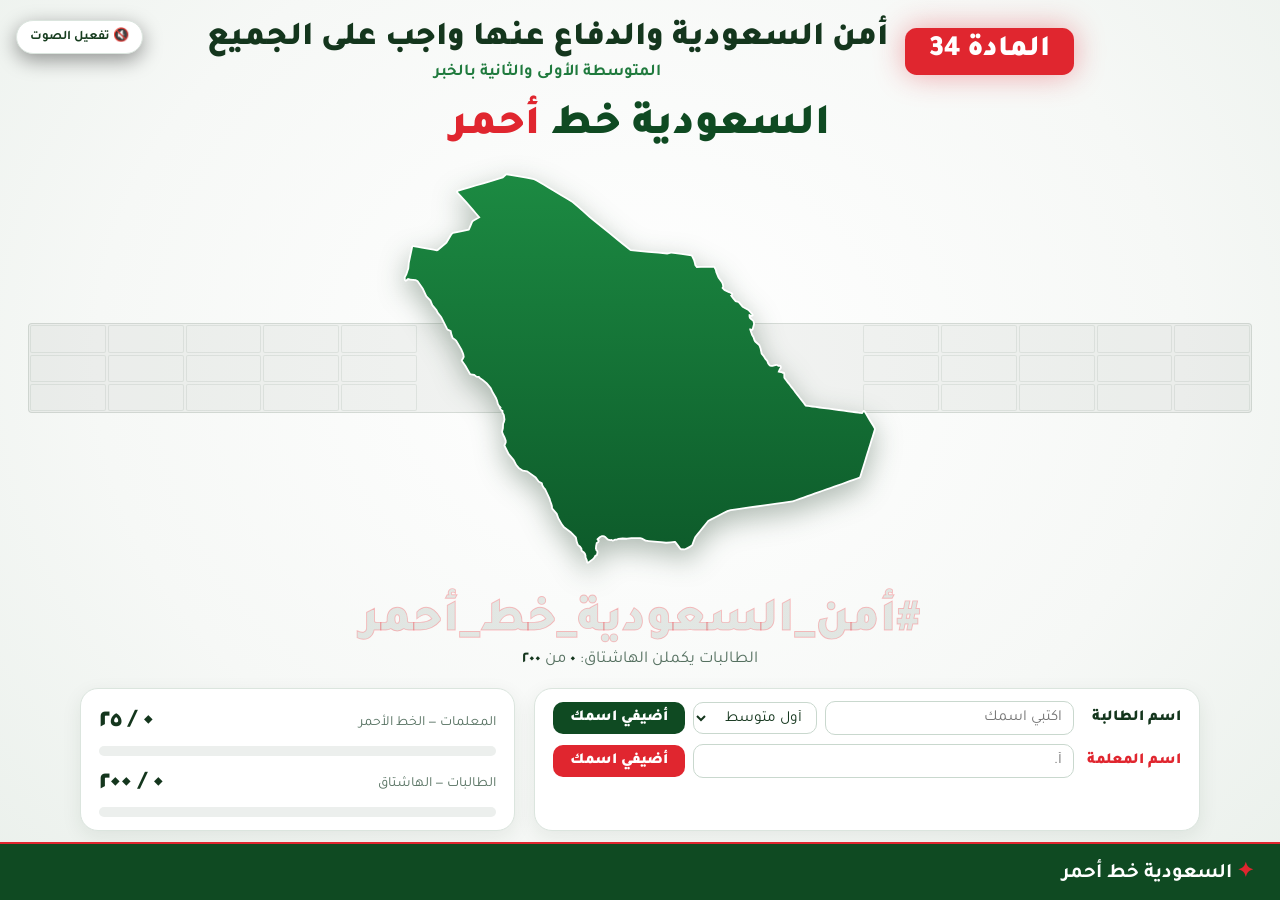
==== 34/index.html @ d6948486 "إضافة مبادرة السعودية خط أحمر - المادة 34 Co-Authored-By: Claude Opus 5.5 <noreply@anthropic.com> Cl" ====
<!doctype html>
<html lang="ar" dir="rtl">
<head>
<meta charset="utf-8">
<meta name="viewport" content="width=device-width,initial-scale=1">
<title>السعودية خط أحمر — المادة 34</title>
<link href="https://fonts.googleapis.com/css2?family=Tajawal:wght@400;700;900&display=swap" rel="stylesheet">
<style>
:root{--bg:#04161c;--panel:#ffffff;--tq:#2ec4c4;--tq2:#1f7a3d;--red:#e0262f;--red2:#ff4b53;--green:#0e7a43;--green2:#16a35a;--txt:#14361d;--mut:#557060}
*{box-sizing:border-box;margin:0;padding:0}
html,body{height:100%;overflow:hidden}
body{background:radial-gradient(ellipse at 50% 40%,#ffffff 0,#f6f8f6 60%,#eaf0eb 100%);color:var(--txt);font-family:Tajawal,Tahoma,sans-serif}
.app{height:100vh;display:grid;grid-template-columns:1fr;grid-template-rows:auto 1fr auto auto;gap:0 2vw;padding:2.2vh 2.2vw 0}
header{grid-column:1/-1;display:flex;align-items:center;justify-content:center;gap:1.4vw;text-align:center}
.art{background:var(--red);color:#fff;font-weight:900;font-size:clamp(18px,2.3vw,40px);padding:.2em .8em;border-radius:.4em;box-shadow:0 0 30px #e0262f66}
.title{font-weight:900;font-size:clamp(20px,2.6vw,46px);line-height:1.2}
.title small{display:block;font-size:.5em;font-weight:700;color:var(--tq2);margin-top:.2em}
main{position:relative;display:flex;flex-direction:column;align-items:center;justify-content:center;min-height:0}
.big{margin-top:1.4vh;font-weight:900;font-size:clamp(26px,3.4vw,64px);line-height:1.1;color:#0f4a22}
.big span{color:var(--red)}
.stage{--bh:clamp(54px,10vh,104px);position:relative;width:100%;display:grid;grid-template-columns:1fr auto 1fr;align-items:center;margin:.5vh 0 0}
.band{position:absolute;inset-inline:0;top:50%;height:var(--bh);transform:translateY(-50%);background:#14361d0d;box-shadow:inset 0 0 0 1px #14361d1f;border-radius:4px;transition:.8s}
.side{position:relative;z-index:1;height:var(--bh);display:grid;grid-template-rows:repeat(3,1fr);grid-auto-flow:column;grid-auto-columns:1fr;gap:2px;padding:2px;min-width:0}
.side.l{direction:ltr}
.brick{direction:rtl;background:linear-gradient(#ee4141,#c3141d 55%,#900b12);color:#fff;font-weight:700;font-size:clamp(10px,.88vw,17px);display:flex;align-items:center;justify-content:center;border-radius:2px;white-space:nowrap;overflow:hidden;padding:0 4px;box-shadow:inset 0 1px 0 #ff9b9b80,0 2px 4px #0005;min-width:0}
.brick span{overflow:hidden;text-overflow:ellipsis}
.brick.empty{background:transparent;box-shadow:inset 0 0 0 1px #14361d14}
.brick.new{animation:brickin 1.1s ease}
@keyframes brickin{0%{transform:scale(1.8);filter:brightness(2)}100%{transform:scale(1);filter:none}}
.stage.full .band{background:linear-gradient(#ee4141,#c3141d 55%,#900b12);box-shadow:0 0 40px #ff2a33aa}
.mapw{position:relative;z-index:2;margin-inline:-3vw}
.mapw svg{height:min(47vh,36vw);width:auto;display:block;filter:drop-shadow(0 10px 14px #14361d55)}
.land{fill:url(#g);stroke:#fff;stroke-width:6;stroke-linejoin:round;paint-order:stroke}
.hash{width:100%;max-width:1000px;height:clamp(44px,7.5vh,96px);margin-top:0}
.hash text{font-weight:900;font-size:78px}
.hcount{font-size:clamp(14px,1.3vw,22px);color:var(--mut);margin-top:.3vh}
.hcount b{color:var(--txt)}
aside{display:flex;flex-direction:row;gap:1.5vw;justify-content:center;align-items:stretch;min-height:0;margin-top:1vh}
.box{background:var(--panel);border:1px solid #dbe5de;box-shadow:0 6px 20px #14361d14;border-radius:18px;padding:1.4vh 1.4vw;text-align:center}
#qr{background:#fff;padding:10px;border-radius:12px;display:inline-block;margin-bottom:1vh}
#qr img,#qr canvas{display:block;width:min(10vw,13vh)!important;height:auto!important}
.box.qrb{display:flex;align-items:center;gap:1.2vw;text-align:right}.box.qrb #qr{margin:0;padding:6px}
.box.st{min-width:min(34vw,520px)}
.box h3{font-size:clamp(16px,1.5vw,26px);font-weight:900}
.box p{color:var(--mut);font-size:clamp(12px,1vw,17px);margin-top:.4vh}
.stat{display:flex;align-items:center;justify-content:space-between;gap:10px;margin:.8vh 0}
.stat span{font-size:clamp(13px,1.1vw,19px);color:var(--mut)}
.stat b{font-size:clamp(20px,2vw,36px);font-weight:900}
.bar{height:10px;border-radius:9px;background:#14361d14;overflow:hidden}
.bar i{display:block;height:100%;width:0;background:var(--red);border-radius:9px;transition:width 1s;margin-right:0}
.bar.s i{background:linear-gradient(90deg,#1f9d55,#0f6a33)}
footer{grid-column:1/-1;height:6.5vh;margin:1.2vh -2.2vw 0;background:#0f4a22;color:#fff;border-top:2px solid var(--red);overflow:hidden;display:flex;align-items:center;white-space:nowrap}
.track{display:inline-flex;gap:2.2vw;padding-inline:2vw;font-size:clamp(15px,1.6vw,28px);font-weight:700;animation:tick 60s linear infinite}
.track span::before{content:"✦ ";color:var(--red)}
@keyframes tick{from{transform:translateX(0)}to{transform:translateX(50%)}}
.toast{position:fixed;top:14vh;left:50%;transform:translate(-50%,-30px) scale(.9);opacity:0;background:linear-gradient(135deg,#1d5a2a,#0f2f17);border:2px solid var(--tq);border-radius:20px;padding:1.4vh 2.4vw;text-align:center;transition:.45s;z-index:20;box-shadow:0 20px 60px #000a}
.toast.on{opacity:1;transform:translate(-50%,0) scale(1)}
.toast.t{border-color:var(--red)}
.toast{color:#fff}.toast .n{font-size:clamp(24px,3vw,54px);font-weight:900}
.toast .r{font-size:clamp(13px,1.2vw,20px);color:var(--tq2)}
.toast.t .r{color:#ff9a9f}
/* الختام */
#fin{position:fixed;inset:0;z-index:50;background:#020b0e;color:#fff;display:none;align-items:center;justify-content:center;overflow:hidden;cursor:pointer}
#fin.on{display:flex}
#cloud{position:absolute;inset:0;transition:opacity 1.5s}
#cloud span{position:absolute;font-weight:700;opacity:0;animation:fade 1.2s forwards;white-space:nowrap}
@keyframes fade{0%{opacity:0;transform:scale(1.8)}25%{opacity:.9}100%{opacity:.28;transform:scale(1)}}
#flash{position:relative;font-weight:900;font-size:clamp(40px,8vw,150px);text-align:center;text-shadow:0 0 40px #000}
#flash.t{color:var(--red2)}
#hero{position:relative;text-align:center;display:none;padding:0 4vw}
#hero.on{display:block;animation:rise 1.4s ease}
@keyframes rise{from{opacity:0;transform:scale(.7)}to{opacity:1;transform:scale(1)}}
#hero .k{font-size:clamp(20px,2.4vw,42px);color:#cdeed5;font-weight:700}
#hero .s{font-size:clamp(28px,4vw,72px);font-weight:900;margin:1.5vh 0}
#hero .b{font-size:clamp(70px,13vw,240px);font-weight:900;line-height:1;color:#fff;text-shadow:0 0 50px var(--red),0 0 100px #e0262f88}
#hero .h{font-size:clamp(22px,2.8vw,50px);font-weight:900;color:var(--red2);margin-top:2vh}
#hero .c{font-size:clamp(15px,1.4vw,24px);color:#c4dccb;margin-top:1.5vh}
.cf{position:absolute;top:-20px;width:12px;height:18px;border-radius:3px;animation:fall linear forwards}
@keyframes fall{to{transform:translateY(110vh) rotate(720deg)}}
.sndb{border:1px solid #dbe5de!important;position:fixed;left:max(16px,env(safe-area-inset-left,0px));top:calc(2.2vh + env(safe-area-inset-top,0px));z-index:30;font:inherit;font-weight:700;font-size:clamp(13px,1vw,17px);padding:.5em 1em;border:0;border-radius:99px;background:#fff;color:#173d1f;cursor:pointer;box-shadow:0 6px 20px #0006}
.sndb.on{background:#0f4a22;color:#fff}
.entry{display:flex;flex-direction:column;gap:1vh;min-width:min(52vw,760px);text-align:right}
.erow{display:grid;grid-template-columns:auto 1fr auto auto;gap:.6vw;align-items:center}
.erow.t{grid-template-columns:auto 1fr auto}
.erow label{font-weight:900;font-size:clamp(14px,1.2vw,21px);min-width:6.5em}
.erow.t label{color:var(--red)}
.entry input,.entry select{font:inherit;font-size:clamp(14px,1.2vw,21px);padding:.45em .7em;border:1px solid #c9d8ce;border-radius:10px;background:#fff;color:var(--txt);min-width:0}
.entry input:focus,.entry select:focus,.entry button:focus-visible{outline:3px solid #1f9d5555;border-color:#1f9d55}
.entry button{font:inherit;font-weight:900;font-size:clamp(14px,1.2vw,21px);padding:.45em 1.1em;border:0;border-radius:10px;background:#0f4a22;color:#fff;cursor:pointer}
.erow.t button{background:var(--red)}
.emsg{min-height:1.4em;font-size:clamp(12px,1vw,17px);color:var(--mut)}
</style>
</head>
<body>
<div class="app">
  <header>
    <div class="art">المادة 34</div>
    <div class="title">أمن السعودية والدفاع عنها واجب على الجميع<small>المتوسطة الأولى والثانية بالخبر</small></div>
  </header>

  <main>
    <div class="big">السعودية خط <span>أحمر</span></div>
    <div class="stage" id="stage">
      <div class="band"></div>
      <div class="side r" id="sideR"></div>
      <div class="mapw">
        <svg viewBox="-30 -30 860 700" aria-label="خريطة المملكة العربية السعودية">
          <defs><linearGradient id="g" x1="0" y1="0" x2="0" y2="1"><stop offset="0" stop-color="#1c8a42"/><stop offset="1" stop-color="#0d5a2a"/></linearGradient></defs>
          <path class="land" d="M652.6,538.4L643.9,539.6L635.5,540.8L626.1,542.2L614.7,543.8L605.8,545L592.8,546.9L581.1,548.5L570.2,550.1L559.2,551.7L549.9,553L544.3,554.6L537.8,557.9L527.7,563.1L517.5,568.3L512.3,571L506.7,578L503.9,581.5L498.8,587.9L494.9,592.7L490.4,598.4L488.4,603.6L485.4,611.5L482.7,613.5L478.3,616L474.3,617.8L468.1,617.6L464.7,612.7L460.8,607.6L458.9,605.6L457.3,605.4L451.1,606.1L443.5,606.9L434.8,606L424.6,605L415,604.2L410.2,603.5L404,600.1L402.4,599.5L400.7,599.3L393.4,599.2L385.9,599.1L378.5,600.2L371.5,599.8L364.2,600.4L361.5,601.7L358.7,601.6L356.9,602.7L355.4,603.3L353.4,602.3L351.1,602.5L347.8,601.7L345.6,599.5L343.6,597.6L341.5,596.5L339.1,595.9L336.9,595.8L334.3,597L332.7,598.2L328.6,601.9L328.4,603.3L330.3,605.5L329.6,606.6L327.3,607.9L326.6,611.5L326.2,613.4L325.8,618L326.9,621.7L328.3,623L328.4,624.6L327.6,627.8L325.4,628.7L323.8,631.7L322.7,633.1L321,634.7L314.1,640L313.7,636.9L311.6,632.4L311.5,629.1L310.4,625.9L308.5,623.4L305.1,620.9L304.7,617.3L302.2,613.9L298.8,611.1L296.9,605.9L295.5,599L286.6,589.9L275.5,581.6L272,576.8L266.5,567.2L263.7,559.6L256.2,550.8L256,547.4L254.8,543.3L253,538.7L252.1,535L244.5,519.1L242.2,516.6L240,513L239.5,510.2L238.8,508.7L233.7,506.1L228.6,499.3L213.9,488.6L206.6,487.6L200.9,483.8L196.6,478.7L192.1,470.1L184.1,460.8L177.5,447.5L179.6,442.6L179.5,439.2L177.4,433.5L175.1,429L173.5,424.8L174.9,418.8L175.2,412L176.6,408.4L177.5,404.5L176.3,396.5L174.1,392.3L174.3,389.4L171.8,388L169.7,384.9L171.8,385L167.9,380.7L166.5,378.3L165,372.4L163.2,368L157.2,357.8L154.3,351.6L147.8,343.6L140.7,337.6L136.4,335L134.2,332.5L130.5,332.4L126.5,328.9L123.7,328.8L120.3,328.2L116.2,321.4L112.7,315.1L106.9,306.8L108.3,304.6L110.1,301.1L109.3,296.5L108.3,293.4L105.8,287.6L97.3,273.3L95.1,271.2L91.5,268.8L89.4,262.6L88.3,257L82.5,254.3L72.6,234.2L66.8,227.1L64.5,222.3L57.9,214.5L54.7,206.7L47.9,199.5L42.1,187L33.2,174.4L29.4,172.2L20.2,171.3L16.2,170.4L12.6,173.1L12.4,169.6L14.9,164.8L18.3,154.6L19.1,145.6L24.7,119L32.5,120.3L39,121.5L48.5,123.1L58.3,124.8L64,125.9L65.9,125.4L73.8,118.9L81,112.9L85.2,105.7L89.4,98.6L91.2,97.2L97.6,95.9L107.7,93.8L117.6,91.7L118.3,91L120.7,85.3L123.6,78.2L124.3,77.4L124.9,76.7L132.1,72.6L136.4,70.1L130.2,62.9L124.4,56.1L117.9,48.4L112.5,42.4L104.1,33.4L98.8,27.5L108.2,24.7L118.4,21.7L128.8,18.6L141.3,14.9L151,12.1L165.6,7.8L172.6,5.7L173.9,5.1L179.4,0L187.6,1.4L199.9,3.6L211.9,5.7L224.5,8.1L228.6,10.1L240.7,17.3L248.7,22.1L257.8,27.6L269.4,34.5L277.2,39.2L287.4,45.2L295.3,52.1L305.3,60.8L316.2,70.4L325.3,77.8L337.7,87.9L350.1,97.9L362,107.7L371.7,115.5L383.8,125.3L384.9,125.7L397.1,126.8L413.7,128.4L430.3,129.8L445.3,131.2L451.8,129.8L458.8,130.7L468.4,131.9L474.1,132.7L485,134.3L488.3,140.7L489.5,145.2L490.5,149.6L493.7,153.5L501.2,153.4L507.7,153.3L515.8,153.2L522.3,153.1L524.3,157.1L525.2,161L529,170.3L534.5,177.5L535.7,180.2L536.6,184.1L535.7,185.7L535.3,187.3L539.3,191.3L546,194.6L548.6,195.5L551.5,197L549.2,199.2L553.2,204.6L557.7,209.9L562.6,211.1L569.3,219.2L579.1,224.5L585.2,231.4L584.7,231.5L582.8,230.8L580.7,229.9L580,230.7L580,233.6L580.7,237L583.7,239.9L586.5,242L587.6,246L585.3,254.5L584.7,254.4L583.2,253.7L581.6,253.6L580.8,254.1L582.7,260.2L584.4,264.9L586.7,268.6L588.5,274.1L590,276.4L596.5,282.2L598.3,287L600.2,296L604.2,300.9L606.4,304.8L609.4,308L611.2,312.5L613.9,315.9L615.3,316.8L617.3,317.1L620,317.1L623,316.3L626.3,315.4L629,317.1L631.7,316.9L631.9,318.5L630.2,320.7L627.9,326.2L631.1,327.1L634,327.5L636.3,328.5L637.5,328.5L637.5,329.6L637.6,334.8L638.4,336.8L639.8,338.6L641.7,341.2L643.7,343.9L645.9,346.5L647.8,349.1L649.8,351.8L652,354.4L654,357L655.9,359.7L657.9,362.3L660.1,365L662.1,367.6L664,370.2L666.2,372.9L668.2,375.5L670.2,378.1L672.1,380.7L673.9,382.9L676.9,383.3L678,383.4L680.8,383.8L685,384.4L690.7,385.1L697.4,386L704.8,387L712.8,388L721,389.1L729.2,390.2L737.1,391.3L744.5,392.3L751.3,393.2L756.8,393.9L761.2,394.5L764,394.8L764.9,395L767.9,395.4L768.4,395.2L770.9,392L773.6,396.6L775.8,400.3L778.9,405.5L782.2,411L785.4,416.1L787.6,420.1L786.4,424.1L785.1,428.5L783.8,432.8L782.3,437.2L781,441.6L779.7,446L778.3,450.4L777,454.8L775.6,459.2L774.2,463.5L772.9,467.9L771.6,472.2L770.2,476.6L768.9,481L767.5,485.4L766.1,489.7L764.8,494L763.2,499.3L759.2,500.6L753,502.9L746.6,505.1L740.2,507.4L733.9,509.7L727.5,511.9L721.3,514.2L714.9,516.4L708.5,518.7L702.1,520.9L695.8,523.1L689.5,525.4L683.2,527.6L676.8,529.9L670.4,532.1L664.2,534.3L657.8,536.6Z"/>
        </svg>
      </div>
      <div class="side l" id="sideL"></div>
    </div>
    <svg class="hash" viewBox="0 0 1100 110" preserveAspectRatio="xMidYMid meet">
      <defs>
        <linearGradient id="hf" x1="1" y1="0" x2="0" y2="0">
          <stop id="hs1" offset="0" stop-color="#ff3b44"/><stop id="hs2" offset="0" stop-color="#14361d1a"/>
        </linearGradient>
      </defs>
      <text x="550" y="82" text-anchor="middle" fill="url(#hf)" stroke="#ff4b5355" stroke-width="1.5" font-family="Tajawal,Tahoma">#أمن_السعودية_خط_أحمر</text>
    </svg>
    <div class="hcount">الطالبات يكملن الهاشتاق: <b id="sc">0</b> من <b id="st">200</b></div>
  </main>

  <aside>
    <form class="box entry" id="entry" autocomplete="off">
      <div class="erow">
        <label for="sName">اسم الطالبة</label>
        <input id="sName" maxlength="40" placeholder="اكتبي اسمك">
        <select id="sCls" aria-label="الصف"><option>أول متوسط</option><option>ثاني متوسط</option><option>ثالث متوسط</option></select>
        <button type="button" id="sGo">أضيفي اسمك</button>
      </div>
      <div class="erow t">
        <label for="tName">اسم المعلمة</label>
        <input id="tName" maxlength="40" placeholder="أ. ">
        <button type="button" id="tGo">أضيفي اسمك</button>
      </div>
      <div class="emsg" id="emsg" aria-live="polite"></div>
    </form>
    <div class="box st">
      <div class="stat"><span>المعلمات — الخط الأحمر</span><b id="tc">0</b></div>
      <div class="bar"><i id="tb"></i></div>
      <div class="stat" style="margin-top:1.6vh"><span>الطالبات — الهاشتاق</span><b id="sc2">0</b></div>
      <div class="bar s"><i id="sb"></i></div>
    </div>
  </aside>

  <footer><div class="track" id="track"><span>السعودية خط أحمر</span></div></footer>
</div>

<audio id="snd" src="sound.mp3" preload="auto"></audio>
<audio id="song" src="song.mp3" preload="auto"></audio>
<button id="sndBtn" class="sndb" type="button">🔇 تفعيل الصوت</button>
<div class="toast" id="toast"><div class="n" id="tn"></div><div class="r" id="tr"></div></div>

<div id="fin" title="اضغطي للإغلاق">
  <div id="cloud"></div>
  <div id="flash"></div>
  <div id="hero">
    <div class="k">اكتمل الخط الأحمر… واكتمل الهاشتاق</div>
    <div class="s" id="school">منسوبات المتوسطة الأولى والثانية</div>
    <div class="b">أبطال</div>
    <div class="h">#السعودية_خط_أحمر</div>
    <div class="c" id="fc"></div>
  </div>
</div>

<script>
const qs = new URLSearchParams(location.search);
const DEMO = qs.has('demo');
const $ = id => document.getElementById(id);
const ar = n => Number(n).toLocaleString('ar-SA');
let T = 25, S = 200, school = 'منسوبات المتوسطة الأولى والثانية بالخبر';
let teachers = [], students = [], seen = null, finaleSeen = null, playing = false, autoPlayed = false, lineDone = false;

function drawTeachers(newIds) {
  const slots = Math.max(T, teachers.length);
  const per = Math.ceil(slots / 2), cols = Math.max(1, Math.ceil(per / 3));
  const bufs = [[], []];
  for (let i = 0; i < cols * 3 * 2; i++) {
    const t = teachers[i];
    bufs[i % 2].push(t ? `<div class="brick${newIds.has(t.id) ? ' new' : ''}"><span>${esc(t.n)}</span></div>` : '<div class="brick empty"></div>');
  }
  [$('sideR'), $('sideL')].forEach((el, k) => { el.style.gridTemplateColumns = `repeat(${cols},1fr)`; el.innerHTML = bufs[k].join(''); });
  const full = teachers.length >= T;
  $('stage').classList.toggle('full', full);
  if (full && !lineDone && seen) playSound();
  lineDone = full;
}

function render(newIds) {
  drawTeachers(newIds);
  const sp = Math.min(1, students.length / S);
  $('hs1').setAttribute('offset', sp); $('hs2').setAttribute('offset', sp);
  $('sc').textContent = ar(students.length); $('st').textContent = ar(S);
  $('tc').textContent = ar(teachers.length) + ' / ' + ar(T);
  $('sc2').textContent = ar(students.length) + ' / ' + ar(S);
  $('tb').style.width = Math.min(100, teachers.length / T * 100) + '%';
  $('sb').style.width = sp * 100 + '%';
  const last = students.slice(-60).reverse();
  if (last.length) {
    const items = last.map(s => `<span>${esc(s.n)}</span>`).join('');
    $('track').innerHTML = items + items;
    $('track').style.animationDuration = Math.max(25, last.length * 2.2) + 's';
  }
}
const esc = s => String(s).replace(/[&<>"]/g, c => ({ '&': '&amp;', '<': '&lt;', '>': '&gt;', '"': '&quot;' }[c]));

// إشعار الأسماء الجديدة
const queue = []; let toasting = false;
function toastNext() {
  if (toasting || !queue.length || playing) return;
  toasting = true;
  const x = queue.shift();
  $('tn').textContent = x.n;
  $('tr').textContent = x.t ? 'انضمت إلى الخط الأحمر 🇸🇦' : 'أضافت اسمها للهاشتاق 🇸🇦';
  $('toast').className = 'toast on' + (x.t ? ' t' : '');
  setTimeout(() => { $('toast').className = 'toast' + (x.t ? ' t' : ''); setTimeout(() => { toasting = false; toastNext(); }, 450); }, queue.length > 5 ? 900 : 2200);
}

function apply(d) {
  T = d.target.t; S = d.target.s; school = d.school || school;
  const ids = new Set([...d.teachers, ...d.students].map(x => x.id));
  const newIds = new Set();
  if (seen) {
    d.teachers.forEach(x => { if (!seen.has(x.id)) { newIds.add(x.id); queue.push({ n: x.n, t: 1 }); } });
    d.students.forEach(x => { if (!seen.has(x.id)) { newIds.add(x.id); queue.push({ n: x.n, t: 0 }); } });
    if (queue.length > 12) queue.splice(0, queue.length - 12);
  }
  seen = ids; teachers = d.teachers; students = d.students;
  render(newIds); toastNext();
  // الختام: عند الاكتمال لأول مرة، أو عند تشغيله من لوحة الإدارة
  const complete = teachers.length >= T && students.length >= S;
  let played = null; try { played = localStorage.getItem('ka34_fin'); } catch (e) {}
  if (finaleSeen === null) { finaleSeen = d.finale; }
  else if (d.finale && d.finale !== finaleSeen) { finaleSeen = d.finale; finale(); return; }
  if (complete && !autoPlayed && (DEMO || played !== 'done')) { autoPlayed = true; if (!DEMO) try { localStorage.setItem('ka34_fin', 'done'); } catch (e) {} setTimeout(finale, 3500); }
}

async function poll() {
  try {
    const r = await fetch('api.php?action=list&_=' + Date.now());
    apply(await r.json());
  } catch (e) {}
  setTimeout(poll, 3000);
}

// ===== الصوت: يشتغل عند اكتمال الخط الأحمر ومع مونتاج الختام =====
let soundOn = false;
const snd = $('snd');
const song = $('song');
function playSong() { if (!soundOn) return; try { snd.pause(); song.currentTime = 0; song.play().catch(() => {}); } catch (e) {} }
function playSound() { if (!soundOn) return; try { snd.currentTime = 0; snd.play().catch(() => {}); } catch (e) {} }
$('sndBtn').onclick = () => {
  soundOn = !soundOn;
  $('sndBtn').textContent = soundOn ? '🔊 الصوت مفعّل' : '🔇 تفعيل الصوت';
  $('sndBtn').classList.toggle('on', soundOn);
  if (soundOn) snd.play().then(() => { snd.pause(); snd.currentTime = 0; }).catch(() => {}); else snd.pause();
};

// ===== مونتاج الختام =====
function finale() {
  if (playing) return; playing = true;
  const fin = $('fin'), cloud = $('cloud'), flash = $('flash'), hero = $('hero');
  cloud.innerHTML = ''; cloud.style.opacity = '1'; hero.className = '';
  playSong(); flash.style.display = 'block';
  fin.classList.add('on');
  const all = [...teachers.map(x => ({ n: x.n, t: 1 })), ...students.map(x => ({ n: x.n, t: 0 }))];
  for (let i = all.length - 1; i > 0; i--) { const j = Math.floor(Math.random() * (i + 1)); [all[i], all[j]] = [all[j], all[i]]; }
  // المعلمات أولًا ثم الطالبات
  all.sort((a, b) => b.t - a.t);
  const dur = 11000, step = Math.max(22, Math.min(320, dur / Math.max(1, all.length)));
  let i = 0;
  const tick = () => {
    if (i >= all.length) return heroShow();
    const x = all[i++];
    flash.textContent = x.n; flash.className = x.t ? 't' : '';
    if (i % Math.max(1, Math.round(all.length / 220)) === 0 || all.length < 220) {
      const s = document.createElement('span');
      s.textContent = x.n;
      s.style.left = Math.random() * 92 + '%'; s.style.top = Math.random() * 94 + '%';
      s.style.fontSize = (12 + Math.random() * 16) + 'px';
      s.style.color = x.t ? '#ff4b53' : (Math.random() < .5 ? '#7fe3e0' : '#1bb064');
      cloud.appendChild(s);
    }
    setTimeout(tick, step);
  };
  setTimeout(tick, 600);
  function heroShow() {
    flash.style.display = 'none';
    $('school').textContent = school;
    $('fc').textContent = ar(teachers.length) + ' معلمة و ' + ar(students.length) + ' طالبة رسمن الخط الأحمر معًا';
    hero.className = 'on'; cloud.style.opacity = '.35';
    confetti();
    setTimeout(closeFin, 45000);
  }
}
function confetti() {
  const cols = ['#1bb064', '#ffffff', '#e0262f', '#2ec4c4'];
  for (let i = 0; i < 160; i++) {
    const c = document.createElement('i'); c.className = 'cf';
    c.style.left = Math.random() * 100 + 'vw';
    c.style.background = cols[i % cols.length];
    c.style.animationDuration = (3 + Math.random() * 4) + 's';
    c.style.animationDelay = (Math.random() * 3) + 's';
    $('fin').appendChild(c);
    setTimeout(() => c.remove(), 11000);
  }
}
function closeFin() { try { snd.pause(); song.pause(); } catch (e) {} $('fin').classList.remove('on'); playing = false; toastNext(); }
$('fin').onclick = closeFin;
document.addEventListener('keydown', e => { if (e.key === 'Escape') closeFin(); });
document.addEventListener('dblclick', () => { if (!document.fullscreenElement) document.documentElement.requestFullscreen?.(); });

// ===== وضع التجربة: index.html?demo =====
if (DEMO) {
  const fn = ['نورة', 'سارة', 'ريم', 'لمى', 'جود', 'رهف', 'شهد', 'غلا', 'دانة', 'لين', 'ميار', 'حلا', 'جنى', 'رزان', 'وعد', 'هيا', 'العنود', 'مها', 'أروى', 'تالا'];
  const ln = ['العتيبي', 'القحطاني', 'الشمري', 'الدوسري', 'الغامدي', 'الزهراني', 'عسيري', 'الحربي', 'المطيري', 'السبيعي'];
  const d = { teachers: [], students: [], finale: 0, target: { t: 25, s: 200 }, school };
  let id = 0;
  const add = () => {
    for (let k = 0; k < 6; k++) {
      const n = fn[Math.random() * fn.length | 0] + ' ' + ln[Math.random() * ln.length | 0];
      if (d.teachers.length < 25 && Math.random() < .2) d.teachers.push({ id: ++id, n: 'أ. ' + n });
      else if (d.students.length < 200) d.students.push({ id: ++id, n });
    }
    if (d.teachers.length < 25 && d.students.length >= 200) d.teachers.push({ id: ++id, n: 'أ. ' + fn[id % 20] });
    apply(JSON.parse(JSON.stringify(d)));
    if (d.teachers.length < 25 || d.students.length < 200) setTimeout(add, 1500);
  };
  const init = +(qs.get('demo') || 0);
  if (init) { while (d.students.length < init * 5) { d.students.push({ id: ++id, n: fn[id % 20] + ' ' + ln[id % 10] }); if (d.teachers.length < init / 4) d.teachers.push({ id: ++id, n: 'أ. ' + fn[id % 20] + ' ' + ln[id % 10] }); } }
  apply(JSON.parse(JSON.stringify(d)));
  setTimeout(add, 1500);
} else {
  // ===== النسخة المحلية: الأسماء تُحفظ في متصفح جهاز الشاشة =====
  const KEY = 'ka34_names';
  let store = { teachers: [], students: [], seq: 0 };
  try { const s = JSON.parse(localStorage.getItem(KEY)); if (s && s.teachers) store = s; } catch (e) {}
  if (qs.has('reset')) { store = { teachers: [], students: [], seq: 0 }; try { localStorage.removeItem(KEY); localStorage.removeItem('ka34_fin'); } catch (e) {} }
  const norm = s => s.replace(/[أإآ]/g, 'ا').replace(/ة/g, 'ه').replace(/ى/g, 'ي').replace(/\s+/g, '');
  const pack = () => ({ teachers: store.teachers, students: store.students, finale: 0, target: { t: T, s: S }, school });
  const save = () => { try { localStorage.setItem(KEY, JSON.stringify(store)); } catch (e) {} };
  function add(role) {
    const inp = $(role === 't' ? 'tName' : 'sName');
    const n = inp.value.trim().replace(/\s+/g, ' ').slice(0, 40);
    if (n.length < 2) { $('emsg').textContent = 'اكتبي الاسم أولًا'; inp.focus(); return; }
    const list = role === 't' ? store.teachers : store.students;
    const c = role === 't' ? '' : $('sCls').value;
    if (list.some(x => norm(x.n) === norm(n) && (x.c || '') === c)) { $('emsg').textContent = 'الاسم موجود على اللوحة'; return; }
    list.push({ id: ++store.seq, n, c });
    save(); apply(pack());
    inp.value = ''; $('emsg').textContent = 'تمت إضافة ' + n + ' 🇸🇦';
  }
  $('sGo').onclick = () => add('s'); $('tGo').onclick = () => add('t');
  $('sName').addEventListener('keydown', e => { if (e.key === 'Enter') { e.preventDefault(); add('s'); } });
  $('tName').addEventListener('keydown', e => { if (e.key === 'Enter') { e.preventDefault(); add('t'); } });
  $('entry').addEventListener('submit', e => e.preventDefault());
  apply(pack());
}
</script>
</body>
</html>
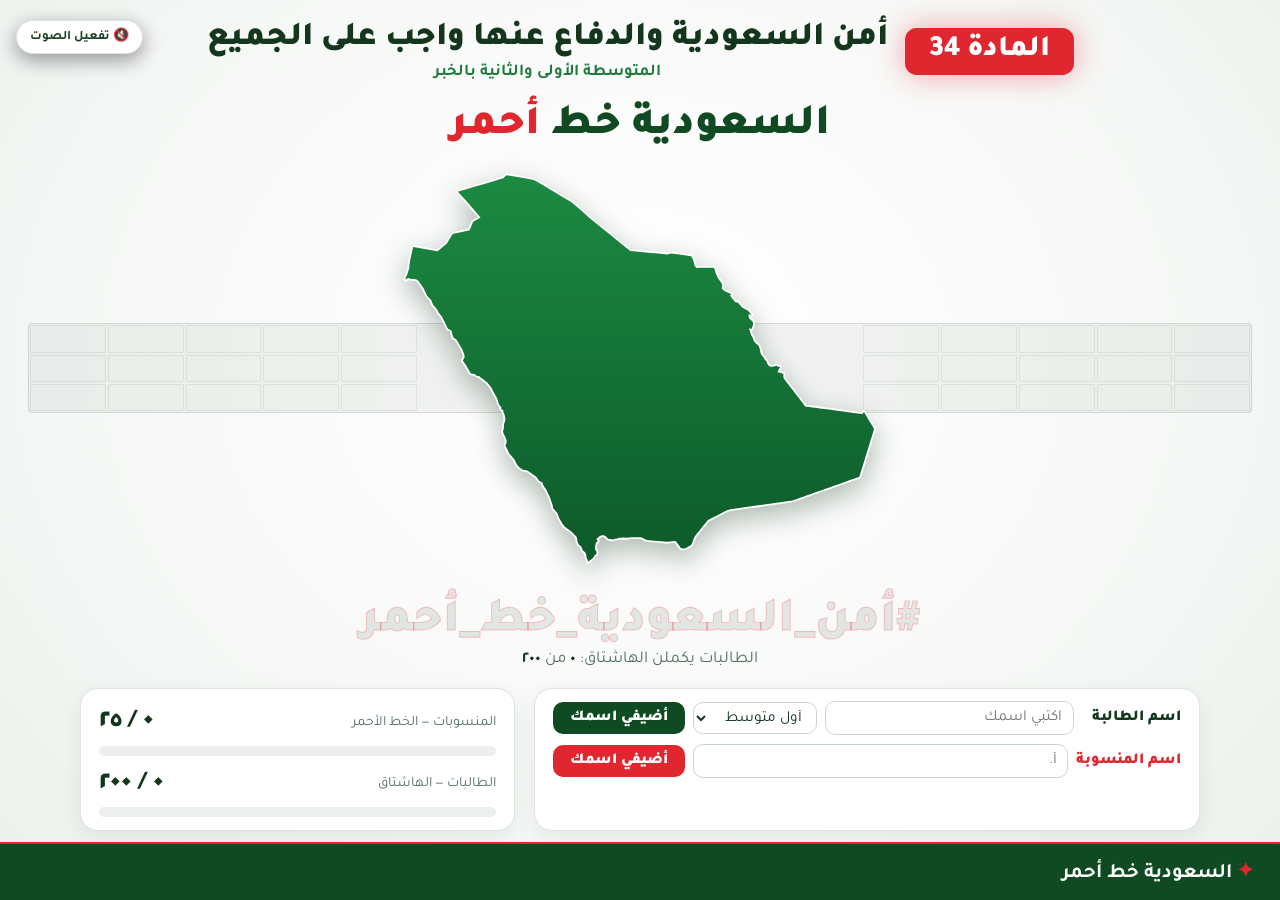
==== commit 295f58a1: "المادة 34: المنسوبات بدل المعلمات Co-Authored-By: Claude Opus 5.5 <noreply@anthropic.com> Claude-Ses" ====
--- a/34/index.html
+++ b/34/index.html
@@ -131,14 +131,14 @@
         <button type="button" id="sGo">أضيفي اسمك</button>
       </div>
       <div class="erow t">
-        <label for="tName">اسم المعلمة</label>
+        <label for="tName">اسم المنسوبة</label>
         <input id="tName" maxlength="40" placeholder="أ. ">
         <button type="button" id="tGo">أضيفي اسمك</button>
       </div>
       <div class="emsg" id="emsg" aria-live="polite"></div>
     </form>
     <div class="box st">
-      <div class="stat"><span>المعلمات — الخط الأحمر</span><b id="tc">0</b></div>
+      <div class="stat"><span>المنسوبات — الخط الأحمر</span><b id="tc">0</b></div>
       <div class="bar"><i id="tb"></i></div>
       <div class="stat" style="margin-top:1.6vh"><span>الطالبات — الهاشتاق</span><b id="sc2">0</b></div>
       <div class="bar s"><i id="sb"></i></div>
@@ -267,7 +267,7 @@
   fin.classList.add('on');
   const all = [...teachers.map(x => ({ n: x.n, t: 1 })), ...students.map(x => ({ n: x.n, t: 0 }))];
   for (let i = all.length - 1; i > 0; i--) { const j = Math.floor(Math.random() * (i + 1)); [all[i], all[j]] = [all[j], all[i]]; }
-  // المعلمات أولًا ثم الطالبات
+  // المنسوبات أولًا ثم الطالبات
   all.sort((a, b) => b.t - a.t);
   const dur = 11000, step = Math.max(22, Math.min(320, dur / Math.max(1, all.length)));
   let i = 0;
@@ -289,7 +289,7 @@
   function heroShow() {
     flash.style.display = 'none';
     $('school').textContent = school;
-    $('fc').textContent = ar(teachers.length) + ' معلمة و ' + ar(students.length) + ' طالبة رسمن الخط الأحمر معًا';
+    $('fc').textContent = ar(teachers.length) + ' منسوبة و ' + ar(students.length) + ' طالبة رسمن الخط الأحمر معًا';
     hero.className = 'on'; cloud.style.opacity = '.35';
     confetti();
     setTimeout(closeFin, 45000);
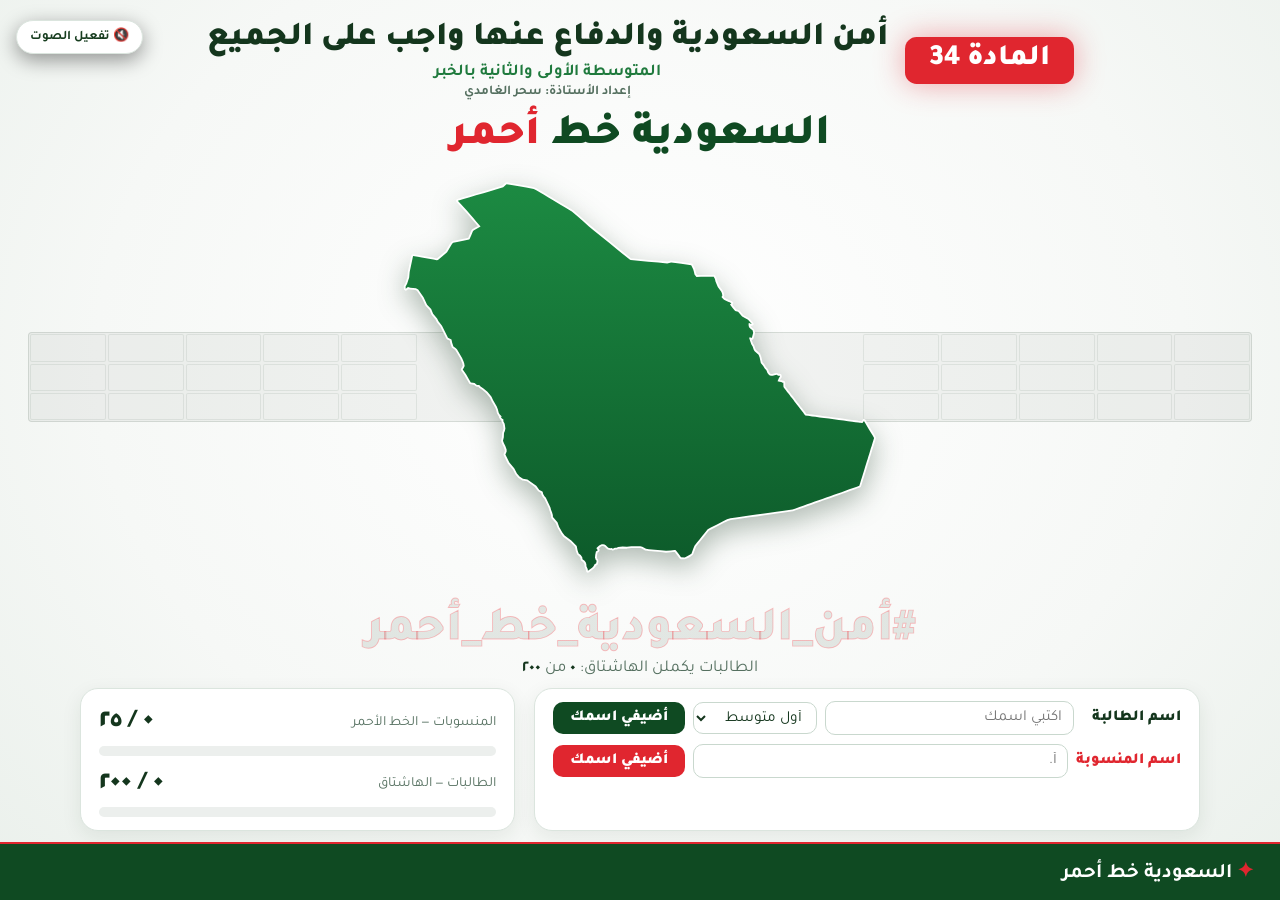
==== commit aa7aa4c8: "المادة 34: إضافة اسم معدّة المبادرة Co-Authored-By: Claude Opus 5.5 <noreply@anthropic.com> Claude-S" ====
--- a/34/index.html
+++ b/34/index.html
@@ -89,13 +89,14 @@
 .entry button{font:inherit;font-weight:900;font-size:clamp(14px,1.2vw,21px);padding:.45em 1.1em;border:0;border-radius:10px;background:#0f4a22;color:#fff;cursor:pointer}
 .erow.t button{background:var(--red)}
 .emsg{min-height:1.4em;font-size:clamp(12px,1vw,17px);color:var(--mut)}
+.title small.by{font-size:.4em;color:var(--mut);font-weight:700;margin-top:.15em}
 </style>
 </head>
 <body>
 <div class="app">
   <header>
     <div class="art">المادة 34</div>
-    <div class="title">أمن السعودية والدفاع عنها واجب على الجميع<small>المتوسطة الأولى والثانية بالخبر</small></div>
+    <div class="title">أمن السعودية والدفاع عنها واجب على الجميع<small>المتوسطة الأولى والثانية بالخبر</small><small class="by">إعداد الأستاذة: سحر الغامدي</small></div>
   </header>
 
   <main>
